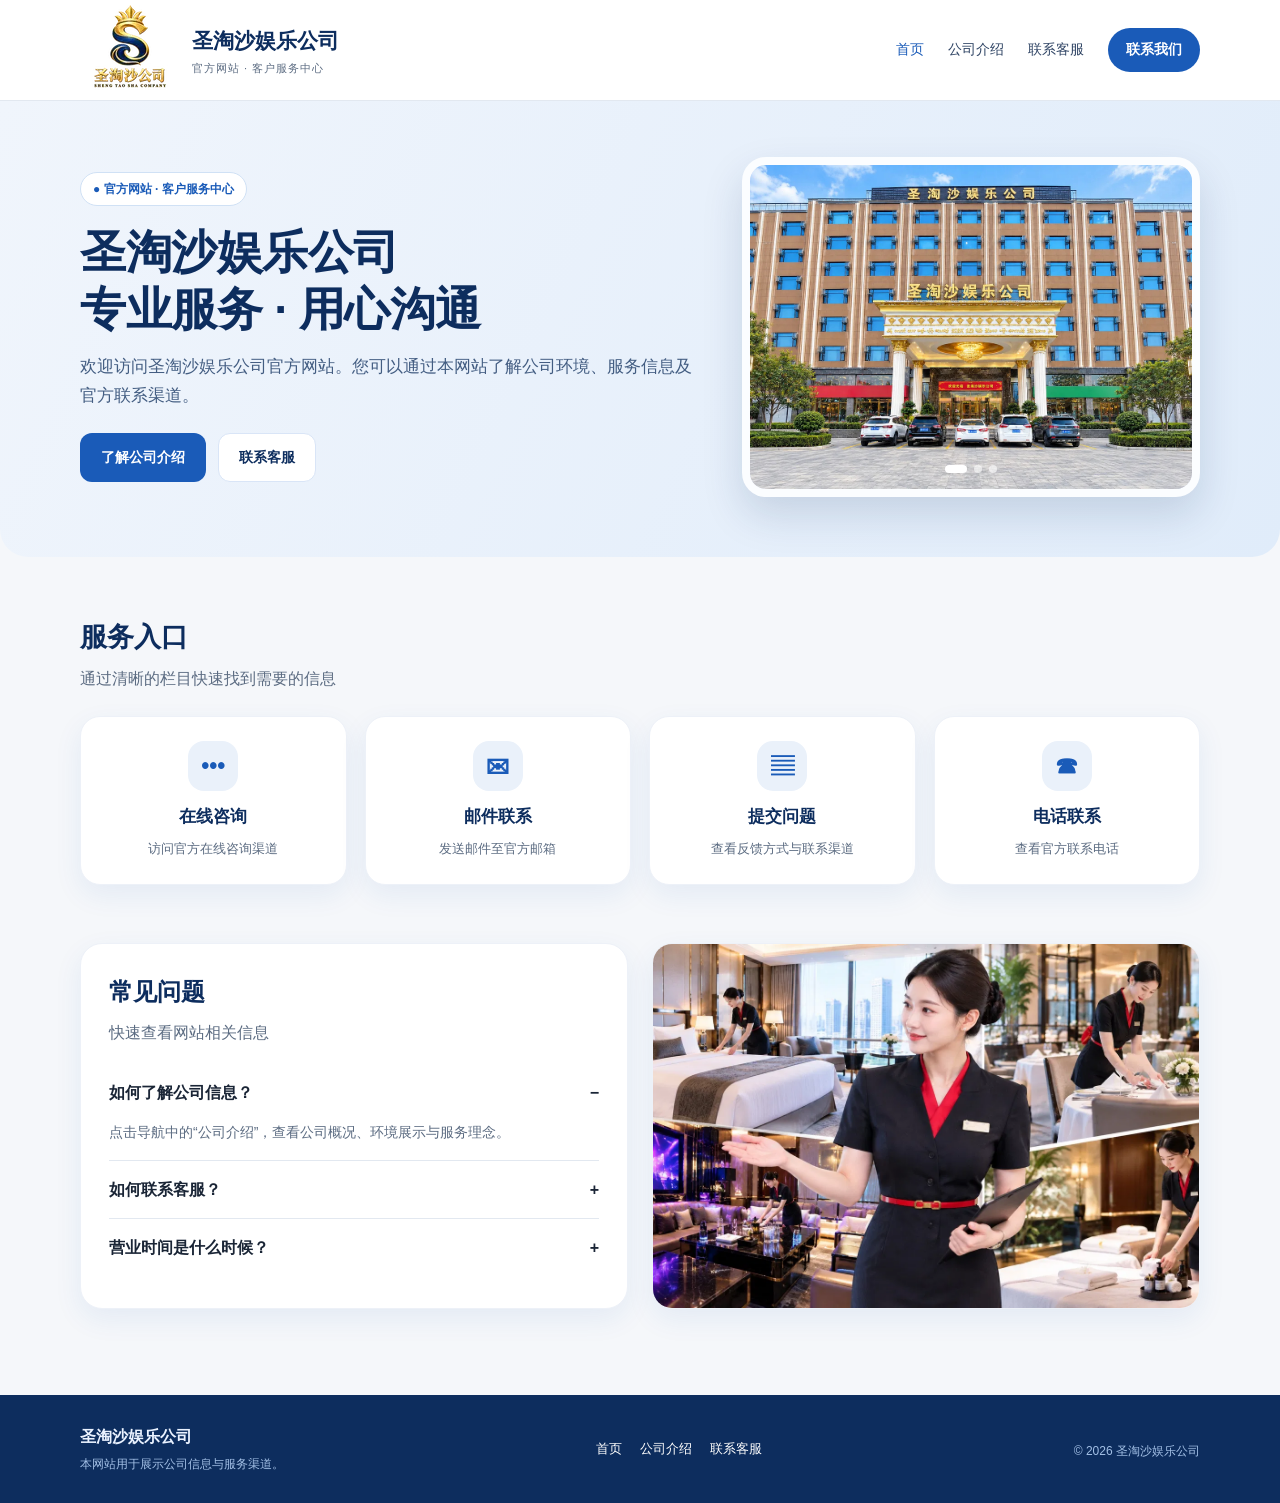
==== index.html @ 2943f06e "Add files via upload" ====
<!doctype html>
<html lang="zh-CN">
<head>
  <meta charset="utf-8">
  <meta name="viewport" content="width=device-width, initial-scale=1">
  
  <!-- SEO 基础标签 -->
  <title>首页 - 圣淘沙娱乐公司</title>
  <meta name="description" content="欢迎访问圣淘沙娱乐公司官方网站。了解我们的公司环境、服务信息及官方联系渠道，为您提供专业、便捷的咨询体验。">
  <meta name="keywords" content="圣淘沙娱乐公司, 圣淘沙官网, 圣淘沙客户服务, 公司介绍">
  
  <!-- 社交分享标签 (以后发链接会有缩略图) -->
  <meta property="og:title" content="圣淘沙娱乐公司 - 专业服务与客户沟通">
  <meta property="og:description" content="了解我们的公司环境、服务信息及官方联系渠道。">
  <meta property="og:image" content="images/company-building.jpg">

  <!-- 结构化数据：告诉搜索引擎这是一家什么公司 -->
  <script type="application/ld+json">
  {
    "@context": "https://schema.org",
    "@type": "LocalBusiness",
    "name": "圣淘沙娱乐公司",
    "image": "images/company-building.jpg",
    "description": "圣淘沙娱乐公司官方网站，提供公司介绍与客户服务渠道。",
    "telephone": "1666-9066-538",
    "email": "qiao77755@gmail.com"
  }
  </script>

  <!-- 样式表 -->
  <link rel="stylesheet" href="style.css">
</head>
<body>
  <header class="site-header">
    <div class="wrap nav">
      <a class="brand" href="index.html" aria-label="圣淘沙娱乐公司首页">
      <img src="images/logo.png" alt="公司Logo" class="brand-logo">
      <span>圣淘沙娱乐公司<small>官方网站 · 客户服务中心</small></span>
    </a>
      <button class="menu-toggle" type="button" aria-label="打开导航菜单" aria-expanded="false">☰</button>
      <nav class="nav-links" aria-label="主导航">
        <a href="index.html" class="active">首页</a>
        <a href="about.html">公司介绍</a>
        <a href="contact.html">联系客服</a>
        <a class="nav-cta" href="contact.html">联系我们</a>
      </nav>
    </div>
  </header>
  
<main>
  <section class="hero">
    <div class="wrap hero-grid">
      <div>
        <span class="eyebrow">● 官方网站 · 客户服务中心</span>
        <h1>圣淘沙娱乐公司<br>专业服务 · 用心沟通</h1>
        <p class="lead">欢迎访问圣淘沙娱乐公司官方网站。您可以通过本网站了解公司环境、服务信息及官方联系渠道。</p>
        <div class="actions">
          <a class="btn btn-primary" href="about.html">了解公司介绍</a>
          <a class="btn btn-secondary" href="contact.html">联系客服</a>
        </div>
      </div>
      <div class="hero-media">
        <div class="photo-frame" data-carousel data-interval="4000" aria-label="公司图片轮播">
          <div class="slide" style="opacity:1">
          <img data-local-image src="images/company-building.jpg" alt="圣淘沙娱乐公司大楼外观">
          </div>
          <div class="slide" style="opacity:0">
            <img data-local-image src="images/company-city.jpg" alt="圣淘沙娱乐公司所在城市全景">
           </div>
          <div class="slide" style="opacity:0">
            <img data-local-image src="images/customer-service.jpg" alt="圣淘沙娱乐公司客户服务场景">
          </div>
          <div class="hero-dots" aria-label="轮播图片选择"></div>
        </div>
      </div>
    </div>
  </section>

  <section class="section">
    <div class="wrap">
      <div class="section-head"><div><h2>服务入口</h2><p>通过清晰的栏目快速找到需要的信息</p></div></div>
      <div class="cards">
        <a class="card service-card" href="contact.html#online"><div class="icon-box">•••</div><h3>在线咨询</h3><p>访问官方在线咨询渠道</p></a>
        <a class="card service-card" href="contact.html#email"><div class="icon-box">✉</div><h3>邮件联系</h3><p>发送邮件至官方邮箱</p></a>
        <a class="card service-card" href="contact.html#message"><div class="icon-box">▤</div><h3>提交问题</h3><p>查看反馈方式与联系渠道</p></a>
        <a class="card service-card" href="contact.html#phone"><div class="icon-box">☎</div><h3>电话联系</h3><p>查看官方联系电话</p></a>
      </div>
    </div>
  </section>

  <section class="section" style="padding-top:0">
    <div class="wrap two-col">
      <div class="panel">
        <h2>常见问题</h2><p class="panel-intro">快速查看网站相关信息</p>
        <div class="faq-item open"><button class="faq-question" aria-expanded="true">如何了解公司信息？ <span class="faq-mark">−</span></button><div class="faq-answer">点击导航中的“公司介绍”，查看公司概况、环境展示与服务理念。</div></div>
        <div class="faq-item"><button class="faq-question" aria-expanded="false">如何联系客服？ <span class="faq-mark">+</span></button><div class="faq-answer">请打开“联系客服”页面，使用网站管理员填写并核实的官方联系方式。</div></div>
        <div class="faq-item"><button class="faq-question" aria-expanded="false">营业时间是什么时候？ <span class="faq-mark">+</span></button><div class="faq-answer">请通过联系客服页面提供的官方电话或在线渠道咨询最新营业时间。</div></div>
      </div>
      <div class="card photo-card">
        <img data-local-image src="images/customer-service.jpg" alt="圣淘沙娱乐公司服务展示图片">
       </div>
    </div>
  </section>
</main>

  <footer class="site-footer">
    <div class="wrap footer-inner">
      <div><strong>圣淘沙娱乐公司</strong><p>本网站用于展示公司信息与服务渠道。</p></div>
      <div class="small-links"><a href="index.html">首页</a><a href="about.html">公司介绍</a><a href="contact.html">联系客服</a></div>
      <p>© <span id="year"></span> 圣淘沙娱乐公司</p>
    </div>
  </footer>
  <script src="script.js"></script>
  <script>document.getElementById("year").textContent = new Date().getFullYear();</script>
</body>
</html>
---- style.css ----
:root {
  /* 主色调调整为更贴合图片的皇家蓝 */
  --blue: #1a5bb8;
  --blue-dark: #0d2d5e;
  --blue-light: #eaf1fa;
  /* 增加辅助金色调，呼应大楼牌匾和灯光 */
  --gold: #cfa653;
  --gold-light: #fdf9f0;
  
  --ink: #1a2536;
  --muted: #5c6c82;
  --bg: #f5f7fa;
  --white: #fff;
  --line: #e2e8f0;
  --shadow: 0 10px 28px rgba(26, 91, 184, .08);
}
* { box-sizing: border-box; }
html { scroll-behavior: smooth; }
body {
  margin: 0; font-family: "Microsoft YaHei", "PingFang SC", Arial, sans-serif;
  color: var(--ink); background: var(--bg); line-height: 1.7;
}
a { color: inherit; text-decoration: none; }
.wrap { width: min(1120px, calc(100% - 36px)); margin: 0 auto; }
.site-header { background: rgba(255,255,255,.97); border-bottom: 1px solid var(--line); position: sticky; top: 0; z-index: 20; }
.nav { min-height: 76px; display:flex; align-items:center; justify-content:space-between; gap:20px; }
.brand { display:flex; align-items:center; gap:12px; font-size: 21px; font-weight: 800; color: var(--blue-dark); white-space: nowrap; }
.brand-mark { width:42px; height:42px; display:grid; place-items:center; border-radius:50%; color:#fff; background:linear-gradient(135deg, var(--blue), var(--blue-dark)); font-size:20px; box-shadow:0 5px 14px rgba(26,91,184,.2); }
.brand small { display:block; font-size:11px; color:var(--muted); font-weight:500; letter-spacing:1px; }
.nav-links { display:flex; align-items:center; gap:24px; font-size:14px; color:#304565; }
.nav-links a { padding: 9px 0; transition:color .2s; }
.nav-links a:hover, .nav-links a.active { color:var(--blue); }
.nav-cta { padding:10px 18px !important; border-radius:999px; color:#fff !important; background:var(--blue); font-weight:700; }
.menu-toggle { display:none; border:0; background:var(--blue-light); color:var(--blue-dark); border-radius:10px; padding:9px 12px; font-size:20px; cursor:pointer; }

/* 首页头部区域 */
.hero { background:linear-gradient(115deg,#f0f5fc 0%,#e0ecfa 100%); border-radius:0 0 28px 28px; overflow:hidden; }
.hero-grid { display:grid; grid-template-columns:1.15fr .85fr; gap:42px; align-items:center; padding:56px 0 60px; }
.eyebrow { display:inline-flex; gap:8px; align-items:center; color:var(--blue); background:#fff; border:1px solid #d0e1f5; padding:6px 12px; border-radius:999px; font-size:12px; font-weight:700; }
h1 { color:var(--blue-dark); font-size:clamp(30px,4vw,46px); line-height:1.25; margin:18px 0 14px; letter-spacing:-.5px; }
.lead { font-size:17px; color:#435d82; max-width:620px; margin:0 0 22px; }
.actions { display:flex; flex-wrap:wrap; gap:12px; }
.btn { display:inline-flex; justify-content:center; align-items:center; border:1px solid transparent; padding:12px 20px; border-radius:12px; font-weight:700; font-size:14px; cursor:pointer; transition:transform .2s,box-shadow .2s; }
.btn:hover { transform:translateY(-2px); box-shadow:var(--shadow); }
.btn-primary { background:var(--blue); color:#fff; }
.btn-secondary { background:#fff; color:var(--blue-dark); border-color:#d9e5f7; }

/* 轮播图片区域 */
.hero-media { position:relative; min-height:300px; display:flex; align-items:center; justify-content:center; }
.photo-frame { width:100%; height:340px; border:8px solid rgba(255,255,255,.9); border-radius:24px; overflow:hidden; box-shadow:0 18px 40px rgba(13,45,94,.15); background:#dce8fb; position:relative; }
.photo-frame img, .slide img, .photo-card img { width:100%; height:100%; object-fit:cover; display:block; }
.image-placeholder { position:absolute; inset:0; display:flex; align-items:center; justify-content:center; text-align:center; padding:24px; color:#54709b; background:linear-gradient(135deg,#e8f1ff,#cbdcff); font-weight:700; font-size:14px; }
.photo-frame img[src=""], .slide img[src=""] { display:none; }
.hero-dots { position:absolute; bottom:16px; left:50%; transform:translateX(-50%); display:flex; gap:7px; z-index:2; }
.hero-dots button { border:0; width:8px; height:8px; border-radius:50%; padding:0; background:#fff9; cursor:pointer; transition:all .3s; }
.hero-dots button.active { width:22px; border-radius:8px; background:#fff; }

/* 通用区块 */
.section { padding:58px 0; }
.section-head { display:flex; align-items:end; justify-content:space-between; gap:18px; margin-bottom:24px; }
.section-head h2 { font-size:27px; margin:0; color:var(--blue-dark); }
.section-head p { margin:4px 0 0; color:var(--muted); }
.cards { display:grid; grid-template-columns:repeat(4,1fr); gap:18px; }
.card { background:#fff; border:1px solid #edf1f8; border-radius:20px; padding:24px 18px; box-shadow:var(--shadow); }
.service-card { text-align:center; transition:transform .2s; }
.service-card:hover { transform:translateY(-4px); }
.icon-box { width:50px; height:50px; margin:0 auto 12px; display:grid; place-items:center; border-radius:16px; color:var(--blue); background:var(--blue-light); font-size:23px; font-weight:800; }
.card h3 { margin:0 0 6px; color:var(--blue-dark); font-size:17px; }
.card p { margin:0; color:var(--muted); font-size:13px; }
.two-col { display:grid; grid-template-columns:1fr 1fr; gap:24px; align-items:stretch; }

/* 面板与FAQ */
.panel { background:#fff; border:1px solid #edf1f8; border-radius:22px; padding:28px; box-shadow:var(--shadow); }
.panel h2 { margin:0 0 6px; color:var(--blue-dark); font-size:24px; }
.panel-intro { color:var(--muted); margin:0 0 18px; }
.faq-item { border-bottom:1px solid var(--line); }
.faq-item:last-child { border-bottom:0; }
.faq-question { width:100%; display:flex; justify-content:space-between; gap:12px; text-align:left; background:none; border:0; padding:15px 0; font:inherit; color:var(--ink); font-weight:700; cursor:pointer; }
.faq-answer { display:none; padding:0 0 15px; color:var(--muted); font-size:14px; }
.faq-item.open .faq-answer { display:block; }

/* 图片卡片 */
.photo-card { min-height:360px; position:relative; overflow:hidden; padding:0; }
.photo-card .image-placeholder { position:absolute; }
.photo-card .caption { position:absolute; left:20px; right:20px; bottom:20px; padding:14px 16px; color:#fff; background:linear-gradient(90deg,rgba(13,45,94,.9),rgba(13,45,94,.3)); border-radius:14px; backdrop-filter: blur(4px); }
.photo-card .caption strong { display:block; font-size:18px; }
.photo-card .caption span { font-size:12px; opacity:.9; }

/* 页面横幅 (About/Contact 顶部) */
.page-banner { background:linear-gradient(120deg,#eaf2ff,#d9e7ff); padding:46px 0; border-radius:0 0 26px 26px; }
.page-banner h1 { margin:0 0 10px; font-size:36px; }
.page-banner p { color:#435d82; margin:0; max-width:740px; }

/* 关于我们 */
.content-grid { display:grid; grid-template-columns:1.1fr .9fr; gap:24px; align-items:start; }
.prose p { color:#506482; }
.check-list { list-style:none; padding:0; margin:18px 0 0; display:grid; gap:12px; }
.check-list li { display:flex; gap:10px; align-items:flex-start; }
.check { color:var(--gold); font-weight:900; } /* 启用金色对勾呼应主题 */

/* 联系我们 */
.contact-grid { display:grid; grid-template-columns:repeat(2,1fr); gap:18px; }
.contact-card { display:flex; gap:15px; align-items:flex-start; }
.contact-card .icon-box { flex:0 0 50px; margin:0; }
.contact-card p { overflow-wrap:anywhere; }
.note { background:var(--gold-light); border:1px solid #eeddb5; color:#785b19; padding:14px 16px; border-radius:12px; font-size:13px; }

/* 底部 */
.site-footer { background:var(--blue-dark); color:#eaf2ff; margin-top:28px; padding:28px 0; }
.footer-inner { display:flex; align-items:center; justify-content:space-between; gap:18px; flex-wrap:wrap; }
.site-footer p { margin:4px 0 0; color:#a3c0e6; font-size:12px; }
.site-footer a { color:#fff; transition:color .2s;}
.site-footer a:hover { color:var(--gold); }
.small-links { display:flex; gap:18px; font-size:13px; }

/* 响应式调整 */
@media (max-width: 850px) {
 .nav { min-height:68px; }
 .menu-toggle { display:block; }
 .nav-links { display:none; position:absolute; top:68px; left:0; right:0; padding:14px 22px 20px; background:#fff; box-shadow:var(--shadow); flex-direction:column; align-items:stretch; gap:5px; }
 .nav-links.open { display:flex; }
 .nav-links a { padding:10px 8px; }
 .hero-grid,.content-grid,.two-col { grid-template-columns:1fr; }
 .hero-grid { padding:36px 0 42px; gap:24px; }
 .hero-media { min-height:250px; }
 .photo-frame { height:280px; }
 .cards { grid-template-columns:repeat(2,1fr); }
 .section { padding:42px 0; }
 .section-head { align-items:start; flex-direction:column; }
}
@media (max-width: 520px) {
 .wrap { width:calc(100% - 28px); }
 .brand { font-size:17px; }
 .brand-mark { width:36px;height:36px; }
 .cards,.contact-grid { grid-template-columns:1fr; }
 .panel { padding:21px; }
 .page-banner { padding:34px 0; }
 .page-banner h1 { font-size:30px; }
 .photo-card { min-height:300px; }
}
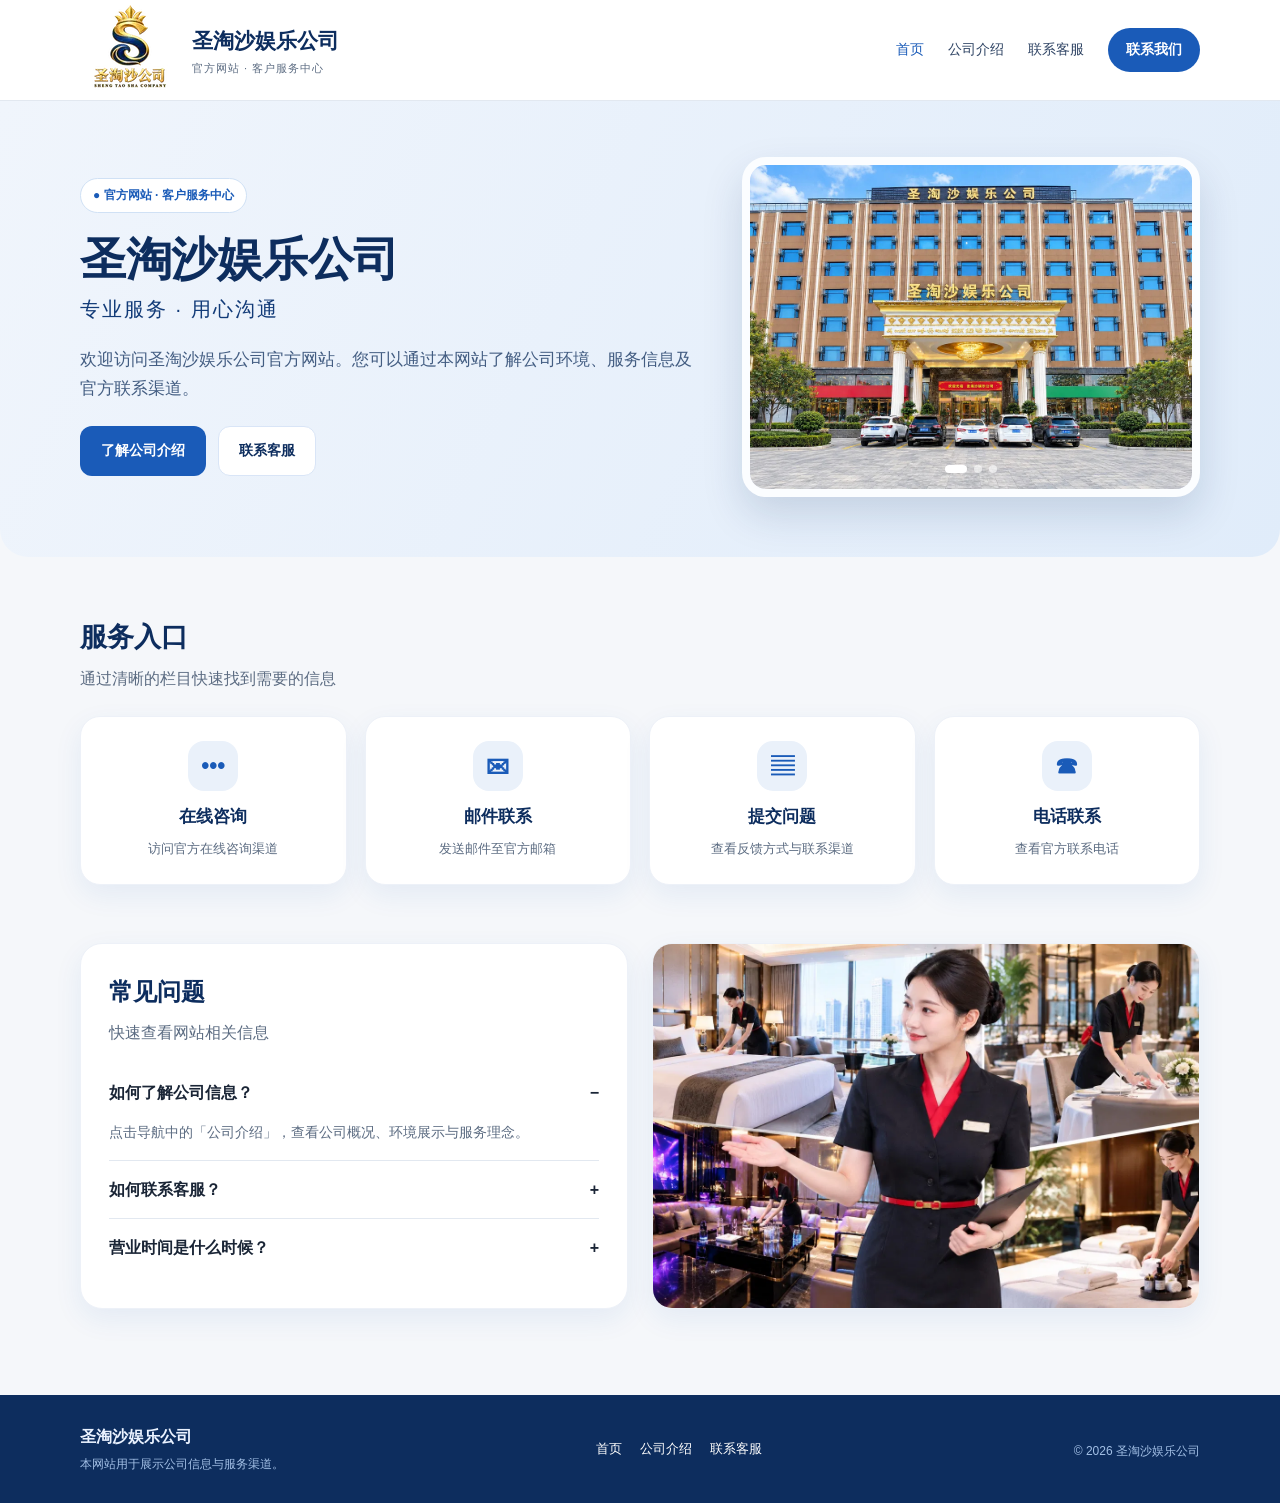
==== commit bf04fba0: "Add files via upload" ====
--- a/index.html
+++ b/index.html
@@ -9,8 +9,8 @@
   <meta name="description" content="欢迎访问圣淘沙娱乐公司官方网站。了解我们的公司环境、服务信息及官方联系渠道，为您提供专业、便捷的咨询体验。">
   <meta name="keywords" content="圣淘沙娱乐公司, 圣淘沙官网, 圣淘沙客户服务, 公司介绍">
   
-  <!-- 社交分享标签 (以后发链接会有缩略图) -->
-  <meta property="og:title" content="圣淘沙娱乐公司 - 专业服务与客户沟通">
+  <!-- 社交分享标签 (已修复之前的错误代码) -->
+  <meta property="og:title" content="圣淘沙娱乐公司 - 专业服务 · 用心沟通">
   <meta property="og:description" content="了解我们的公司环境、服务信息及官方联系渠道。">
   <meta property="og:image" content="images/company-building.jpg">
 
@@ -27,16 +27,29 @@
   }
   </script>
 
-  <!-- 样式表 -->
+  <!-- 外部样式表 -->
   <link rel="stylesheet" href="style.css">
+  
+  <!-- 内部样式：专门控制副标题的大小和对齐 -->
+  <style>
+    .hero-subtitle-text {
+      font-size: 20px;       /* 字号调小 */
+      font-weight: 500;      /* 字体调细 */
+      color: #123b78;        /* 深蓝色调 */
+      margin-top: -10px;     /* 拉近与主标题的距离 */
+      margin-bottom: 20px;   /* 和下方段落的距离 */
+      letter-spacing: 2px;   /* 字间距拉开，显得高级 */
+      display: block;
+    }
+  </style>
 </head>
 <body>
   <header class="site-header">
     <div class="wrap nav">
       <a class="brand" href="index.html" aria-label="圣淘沙娱乐公司首页">
-      <img src="images/logo.png" alt="公司Logo" class="brand-logo">
-      <span>圣淘沙娱乐公司<small>官方网站 · 客户服务中心</small></span>
-    </a>
+        <img src="images/logo.png" alt="公司Logo" class="brand-logo">
+        <span>圣淘沙娱乐公司<small>官方网站 · 客户服务中心</small></span>
+      </a>
       <button class="menu-toggle" type="button" aria-label="打开导航菜单" aria-expanded="false">☰</button>
       <nav class="nav-links" aria-label="主导航">
         <a href="index.html" class="active">首页</a>
@@ -52,7 +65,11 @@
     <div class="wrap hero-grid">
       <div>
         <span class="eyebrow">● 官方网站 · 客户服务中心</span>
-        <h1>圣淘沙娱乐公司<br>专业服务 · 用心沟通</h1>
+        
+        <!-- 完美拆分的标题结构 -->
+        <h1>圣淘沙娱乐公司</h1>
+        <div class="hero-subtitle-text">专业服务 · 用心沟通</div>
+        
         <p class="lead">欢迎访问圣淘沙娱乐公司官方网站。您可以通过本网站了解公司环境、服务信息及官方联系渠道。</p>
         <div class="actions">
           <a class="btn btn-primary" href="about.html">了解公司介绍</a>
@@ -62,11 +79,11 @@
       <div class="hero-media">
         <div class="photo-frame" data-carousel data-interval="4000" aria-label="公司图片轮播">
           <div class="slide" style="opacity:1">
-          <img data-local-image src="images/company-building.jpg" alt="圣淘沙娱乐公司大楼外观">
+            <img data-local-image src="images/company-building.jpg" alt="圣淘沙娱乐公司大楼外观">
           </div>
           <div class="slide" style="opacity:0">
             <img data-local-image src="images/company-city.jpg" alt="圣淘沙娱乐公司所在城市全景">
-           </div>
+          </div>
           <div class="slide" style="opacity:0">
             <img data-local-image src="images/customer-service.jpg" alt="圣淘沙娱乐公司客户服务场景">
           </div>
@@ -92,13 +109,13 @@
     <div class="wrap two-col">
       <div class="panel">
         <h2>常见问题</h2><p class="panel-intro">快速查看网站相关信息</p>
-        <div class="faq-item open"><button class="faq-question" aria-expanded="true">如何了解公司信息？ <span class="faq-mark">−</span></button><div class="faq-answer">点击导航中的“公司介绍”，查看公司概况、环境展示与服务理念。</div></div>
-        <div class="faq-item"><button class="faq-question" aria-expanded="false">如何联系客服？ <span class="faq-mark">+</span></button><div class="faq-answer">请打开“联系客服”页面，使用网站管理员填写并核实的官方联系方式。</div></div>
-        <div class="faq-item"><button class="faq-question" aria-expanded="false">营业时间是什么时候？ <span class="faq-mark">+</span></button><div class="faq-answer">请通过联系客服页面提供的官方电话或在线渠道咨询最新营业时间。</div></div>
+        <div class="faq-item open"><button class="faq-question" aria-expanded="true">如何了解公司信息？ <span class="faq-mark">−</span></button><div class="faq-answer">点击导航中的「公司介绍」，查看公司概况、环境展示与服务理念。</div></div>
+        <div class="faq-item"><button class="faq-question" aria-expanded="false">如何联系客服？ <span class="faq-mark">+</span></button><div class="faq-answer">请打开「联系客服」页面，通过网站公布的官方联系方式进行咨询，我们的线上客服全天在线，为您提供及时的咨询服务。</div></div>
+        <div class="faq-item"><button class="faq-question" aria-expanded="false">营业时间是什么时候？ <span class="faq-mark">+</span></button><div class="faq-answer">我们实行24小时营业制度，线上客服全年全天候在线，您可以随时通过官方网站联系在线客服，咨询相关业务及服务信息。</div></div>
       </div>
       <div class="card photo-card">
         <img data-local-image src="images/customer-service.jpg" alt="圣淘沙娱乐公司服务展示图片">
-       </div>
+      </div>
     </div>
   </section>
 </main>
